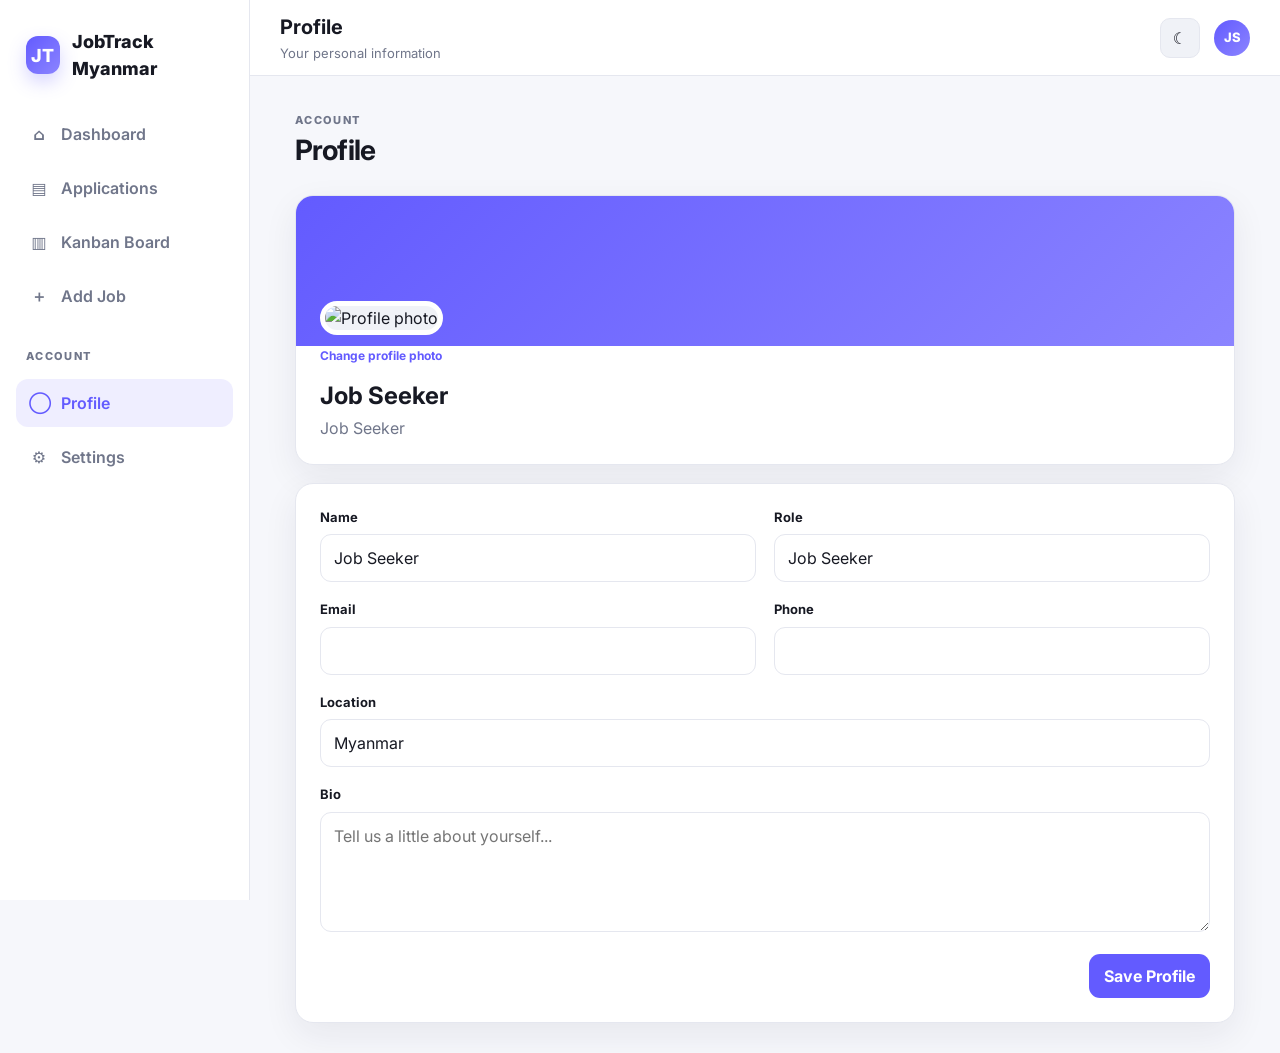
==== profile.html @ 93351856 "Initial release" ====
<!doctype html>
<html lang="en">

<head>
    <meta charset="utf-8">

    <meta
        name="viewport"
        content="width=device-width, initial-scale=1"
    >

    <title>Profile — JobTrack Myanmar</title>

    <!-- Google Fonts -->
    <link
        rel="stylesheet"
        href="https://fonts.googleapis.com/css2?family=Inter:wght@400;500;600;700;800&display=swap"
    >

    <!-- Main CSS -->
    <link rel="stylesheet" href="css/style.css">
</head>

<body>

    <div class="app">

        <!-- ==================== SIDEBAR ==================== -->
        <aside
            class="sidebar"
            id="sidebar"
        >

            <!-- Brand -->
            <div class="brand">

                <span class="brand-logo">
                    JT
                </span>

                <span>
                    JobTrack Myanmar
                </span>

            </div>


            <!-- Navigation -->
            <nav class="nav">

                <a
                    class="nav-item"
                    href="index.html"
                >
                    <span class="nav-icon">
                        ⌂
                    </span>

                    Dashboard
                </a>


                <a
                    class="nav-item"
                    href="applications.html"
                >
                    <span class="nav-icon">
                        ▤
                    </span>

                    Applications
                </a>


                <a
                    class="nav-item"
                    href="kanban.html"
                >
                    <span class="nav-icon">
                        ▥
                    </span>

                    Kanban Board
                </a>


                <a
                    class="nav-item"
                    href="add-job.html"
                >
                    <span class="nav-icon">
                        ＋
                    </span>

                    Add Job
                </a>


                <!-- Account -->
                <div class="nav-label">
                    ACCOUNT
                </div>


                <a
                    class="nav-item"
                    href="profile.html"
                >
                    <span class="nav-icon">
                        ◯
                    </span>

                    Profile
                </a>


                <a
                    class="nav-item"
                    href="settings.html"
                >
                    <span class="nav-icon">
                        ⚙
                    </span>

                    Settings
                </a>

            </nav>

        </aside>


        <!-- Mobile Overlay -->
        <div
            class="mobile-overlay"
            id="mobileOverlay"
        ></div>


        <!-- ==================== MAIN ==================== -->
        <main class="main">

            <!-- ==================== TOPBAR ==================== -->
            <header class="topbar">

                <div class="topbar-left">

                    <!-- Mobile Menu -->
                    <button
                        class="mobile-menu"
                        id="mobileMenu"
                        type="button"
                        aria-label="Open menu"
                    >
                        ☰
                    </button>


                    <div>

                        <h1>
                            Profile
                        </h1>

                        <p>
                            Your personal information
                        </p>

                    </div>

                </div>


                <!-- Topbar Actions -->
                <div class="topbar-actions">

                    <!-- Theme Toggle -->
                    <button
                        class="theme-toggle"
                        id="themeToggle"
                        type="button"
                        aria-label="Toggle theme"
                    >
                        ☾
                    </button>


                    <!-- User Avatar -->
                    <div
                        class="avatar avatar-sm"
                        id="headerAvatar"
                    ></div>

                </div>

            </header>


            <!-- ==================== PAGE ==================== -->
            <section class="page narrow-page">

                <!-- Page Header -->
                <div class="page-header">

                    <div>

                        <p class="eyebrow">
                            ACCOUNT
                        </p>

                        <h2>
                            Profile
                        </h2>

                    </div>

                </div>


                <!-- ==================== PROFILE LAYOUT ==================== -->
                <div class="profile-layout">

                    <!-- ==================== PROFILE CARD ==================== -->
                    <div class="card profile-card">

                        <!-- Cover -->
                        <div class="profile-cover"></div>


                        <!-- Profile Main -->
                        <div class="profile-main">

                            <!-- Profile Photo -->
                            <div class="profile-photo-wrapper">

                                <img
                                    id="profilePreview"
                                    class="profile-photo"
                                    alt="Profile photo"
                                >

                            </div>


                            <!-- Upload Photo -->
                            <label
                                class="photo-upload-btn"
                                for="profilePhoto"
                            >
                                Change profile photo
                            </label>

                            <input
                                id="profilePhoto"
                                type="file"
                                accept="image/*"
                                hidden
                            >


                            <!-- Display Name -->
                            <h2 id="profileDisplayName">
                                Job Seeker
                            </h2>


                            <!-- Display Role -->
                            <p id="profileDisplayRole">
                                Job Seeker
                            </p>

                        </div>

                    </div>


                    <!-- ==================== PROFILE FORM ==================== -->
                    <form
                        id="profileForm"
                        class="card form-card"
                    >

                        <div class="form-grid">

                            <!-- Name -->
                            <div class="form-group">

                                <label for="profileName">
                                    Name
                                </label>

                                <input
                                    id="profileName"
                                    name="name"
                                    type="text"
                                    required
                                >

                            </div>


                            <!-- Role -->
                            <div class="form-group">

                                <label for="profileRole">
                                    Role
                                </label>

                                <input
                                    id="profileRole"
                                    name="role"
                                    type="text"
                                >

                            </div>


                            <!-- Email -->
                            <div class="form-group">

                                <label for="profileEmail">
                                    Email
                                </label>

                                <input
                                    id="profileEmail"
                                    name="email"
                                    type="email"
                                >

                            </div>


                            <!-- Phone -->
                            <div class="form-group">

                                <label for="profilePhone">
                                    Phone
                                </label>

                                <input
                                    id="profilePhone"
                                    name="phone"
                                    type="tel"
                                >

                            </div>


                            <!-- Location -->
                            <div class="form-group full-width">

                                <label for="profileLocation">
                                    Location
                                </label>

                                <input
                                    id="profileLocation"
                                    name="location"
                                    type="text"
                                >

                            </div>


                            <!-- Bio -->
                            <div class="form-group full-width">

                                <label for="profileBio">
                                    Bio
                                </label>

                                <textarea
                                    id="profileBio"
                                    name="bio"
                                    placeholder="Tell us a little about yourself..."
                                ></textarea>

                            </div>

                        </div>


                        <!-- Form Actions -->
                        <div class="form-actions">

                            <button
                                class="btn btn-primary"
                                type="submit"
                            >
                                Save Profile
                            </button>

                        </div>

                    </form>

                </div>

            </section>

        </main>

    </div>


    <!-- ==================== TOAST ==================== -->
    <div
        class="toast"
        id="toast"
        role="status"
        aria-live="polite"
    ></div>


    <!-- Main JavaScript -->
    <script src="js/app.js"></script>

</body>

</html>
---- css/style.css ----
:root {
  --bg: #f6f7fb;
  --surface: #fff;
  --surface-2: #f0f2f7;
  --text: #171923;
  --muted: #70768a;
  --border: #e5e7ef;
  --primary: #635bff;
  --primary-2: #5148e8;
  --danger: #e5484d;
  --success: #1a9b62;
  --shadow: 0 12px 35px rgba(24, 28, 50, 0.07);
  --radius: 18px;
  --sidebar: 250px;
}

/* ================================
   RESET
================================ */

* {
  box-sizing: border-box;
}

html {
  scroll-behavior: smooth;
}

body {
  margin: 0;
  font-family:
    Inter,
    system-ui,
    -apple-system,
    BlinkMacSystemFont,
    "Segoe UI",
    sans-serif;
  background: var(--bg);
  color: var(--text);
  line-height: 1.5;
}

body.dark {
  --bg: #101116;
  --surface: #171920;
  --surface-2: #20232d;
  --text: #f5f6fa;
  --muted: #a1a6b5;
  --border: #2b2f3b;
  --shadow: 0 14px 40px rgba(0, 0, 0, 0.28);
}

a {
  color: inherit;
  text-decoration: none;
}

button,
input,
select,
textarea {
  font: inherit;
}

button {
  cursor: pointer;
}

/* ================================
   APP LAYOUT
================================ */

.app {
  min-height: 100vh;
}

/* ================================
   SIDEBAR
================================ */

.sidebar {
  position: fixed;
  inset: 0 auto 0 0;
  width: var(--sidebar);
  background: var(--surface);
  border-right: 1px solid var(--border);
  padding: 24px 16px;
  display: flex;
  flex-direction: column;
  z-index: 50;
}

.brand {
  display: flex;
  align-items: center;
  gap: 12px;
  padding: 4px 10px 28px;
  font-weight: 800;
  font-size: 18px;
}

.brand-logo,
.brand-icon {
  width: 38px;
  height: 38px;
  border-radius: 12px;
  display: grid;
  place-items: center;
  background: linear-gradient(
    135deg,
    var(--primary),
    #8b84ff
  );
  color: #fff;
  font-weight: 800;
  box-shadow: 0 8px 18px rgba(99, 91, 255, 0.25);
}

.nav {
  display: grid;
  gap: 6px;
}

.nav-item,
.nav-link {
  display: flex;
  align-items: center;
  gap: 12px;
  padding: 12px 13px;
  border-radius: 12px;
  color: var(--muted);
  font-weight: 600;
  transition: 0.2s;
}

.nav-item:hover,
.nav-link:hover,
.nav-item.active,
.nav-link.active {
  background: rgba(99, 91, 255, 0.1);
  color: var(--primary);
}

.nav-icon {
  width: 20px;
  text-align: center;
}

.nav-label {
  margin: 22px 10px 8px;
  font-size: 11px;
  font-weight: 800;
  color: var(--muted);
  letter-spacing: 0.12em;
}

.sidebar-bottom {
  margin-top: auto;
}

.sidebar-tip {
  padding: 16px;
  border: 1px solid var(--border);
  border-radius: 16px;
  background: var(--surface-2);
  font-size: 12px;
  color: var(--muted);
}

/* ================================
   MAIN CONTENT
================================ */

.main {
  margin-left: var(--sidebar);
  min-height: 100vh;
}

/* ================================
   TOPBAR
================================ */

.topbar {
  height: 76px;
  background: var(--surface);
  border-bottom: 1px solid var(--border);
  display: flex;
  align-items: center;
  justify-content: space-between;
  padding: 0 30px;
  position: sticky;
  top: 0;
  z-index: 30;
}

.topbar-left,
.topbar-actions,
.user-mini,
.topbar-profile {
  display: flex;
  align-items: center;
  gap: 14px;
}

.topbar h1 {
  font-size: 20px;
  margin: 0;
}

.topbar p {
  margin: 2px 0 0;
  color: var(--muted);
  font-size: 13px;
}

.topbar-search {
  width: min(360px, 35vw);
  position: relative;
}

.topbar-search input,
.filter-search input {
  width: 100%;
  border: 1px solid var(--border);
  background: var(--surface-2);
  color: var(--text);
  padding: 10px 14px;
  border-radius: 11px;
  outline: 0;
}

/* ================================
   PAGE
================================ */

.page {
  max-width: 1400px;
  margin: auto;
  padding: 30px;
}

.narrow-page {
  max-width: 1000px;
}

.page-header {
  display: flex;
  align-items: flex-end;
  justify-content: space-between;
  gap: 20px;
  margin-bottom: 24px;
}

.eyebrow {
  font-size: 11px;
  font-weight: 800;
  letter-spacing: 0.12em;
  color: var(--primary);
  margin: 0 0 5px;
}

.page-header h2,
.page-heading h2 {
  margin: 0;
  font-size: 28px;
  letter-spacing: -0.03em;
}

.page-header p,
.page-heading p {
  color: var(--muted);
  margin: 6px 0 0;
}

/* ================================
   CARDS
================================ */

.card {
  background: var(--surface);
  border: 1px solid var(--border);
  border-radius: var(--radius);
  box-shadow: var(--shadow);
}

/* ================================
   BUTTONS
================================ */

.btn {
  border: 0;
  border-radius: 11px;
  padding: 10px 15px;
  font-weight: 700;
  display: inline-flex;
  align-items: center;
  justify-content: center;
  gap: 8px;
  transition: 0.2s;
}

.btn-primary {
  background: var(--primary);
  color: #fff;
}

.btn-primary:hover {
  background: var(--primary-2);
  transform: translateY(-1px);
}

.btn-secondary {
  background: var(--surface-2);
  color: var(--text);
  border: 1px solid var(--border);
}

.btn-danger {
  background: rgba(229, 72, 77, 0.1);
  color: var(--danger);
  border: 1px solid rgba(229, 72, 77, 0.2);
}

/* ================================
   MOBILE MENU
================================ */

.mobile-menu,
.mobile-menu-btn {
  display: none;
  border: 0;
  background: transparent;
  color: var(--text);
  font-size: 24px;
}

/* ================================
   AVATAR
================================ */

.avatar {
  width: 42px;
  height: 42px;
  border-radius: 50%;
  display: grid;
  place-items: center;
  overflow: hidden;
  background: linear-gradient(
    135deg,
    var(--primary),
    #8b84ff
  );
  color: #fff;
  font-weight: 800;
}

.avatar img {
  width: 100%;
  height: 100%;
  object-fit: cover;
}

.avatar-sm {
  width: 36px;
  height: 36px;
  font-size: 13px;
}

/* ================================
   DASHBOARD WELCOME
================================ */

.dashboard-welcome {
  padding: 26px;
  margin-bottom: 22px;
  background: linear-gradient(
    135deg,
    #635bff,
    #756df8
  );
  color: #fff;
  border: 0;
}

.dashboard-welcome h2 {
  margin: 0;
  font-size: 25px;
}

.dashboard-welcome p {
  margin: 6px 0 0;
  opacity: 0.82;
}

/* ================================
   STATS
================================ */

.stats-grid {
  display: grid;
  grid-template-columns: repeat(4, 1fr);
  gap: 16px;
  margin-bottom: 22px;
}

.stat-card {
  padding: 20px;
}

.stat-card .label {
  font-size: 13px;
  color: var(--muted);
}

.stat-card .value {
  font-size: 30px;
  font-weight: 800;
  margin-top: 8px;
}

/* ================================
   ANALYTICS
================================ */

.analytics-grid {
  display: grid;
  grid-template-columns: 1.7fr 1fr;
  gap: 18px;
  margin-bottom: 22px;
}

.chart-card {
  padding: 20px;
}

.card-title {
  display: flex;
  justify-content: space-between;
  align-items: center;
  margin-bottom: 18px;
}

.card-title h3 {
  margin: 0;
  font-size: 16px;
}

.chart-wrap {
  height: 280px;
}

.status-summary {
  display: grid;
  gap: 9px;
  margin-top: 14px;
}

.status-summary-item {
  display: flex;
  justify-content: space-between;
  padding: 8px 10px;
  background: var(--surface-2);
  border-radius: 9px;
  font-size: 13px;
}

/* ================================
   PERFORMANCE
================================ */

.performance-grid {
  display: grid;
  grid-template-columns: repeat(3, 1fr);
  gap: 18px;
  margin-bottom: 22px;
}

.performance-card {
  padding: 20px;
}

.performance-top {
  display: flex;
  justify-content: space-between;
}

.performance-value {
  font-weight: 800;
}

.progress {
  height: 8px;
  background: var(--surface-2);
  border-radius: 20px;
  overflow: hidden;
  margin-top: 15px;
}

.progress-bar {
  height: 100%;
  background: var(--primary);
  border-radius: 20px;
  width: 0;
  transition: width 0.4s;
}

/* ================================
   RECENT APPLICATIONS
================================ */

.recent-card {
  padding: 20px;
}

.recent-list {
  display: grid;
}

.recent-row {
  display: grid;
  grid-template-columns: 42px 1fr auto auto;
  align-items: center;
  gap: 12px;
  padding: 13px 0;
  border-bottom: 1px solid var(--border);
}

.recent-row:last-child {
  border-bottom: 0;
}

.company-avatar {
  width: 38px;
  height: 38px;
  border-radius: 11px;
  display: grid;
  place-items: center;
  background: var(--surface-2);
  color: var(--primary);
  font-weight: 800;
}

.company-avatar.small {
  width: 34px;
  height: 34px;
}

.recent-info {
  display: grid;
}

.recent-info strong {
  font-size: 14px;
}

.recent-info span,
.recent-date {
  font-size: 12px;
  color: var(--muted);
}

/* ================================
   STATUS BADGES
================================ */

.status-badge {
  display: inline-flex;
  padding: 5px 9px;
  border-radius: 999px;
  font-size: 11px;
  font-weight: 800;
  background: var(--surface-2);
  color: var(--muted);
  white-space: nowrap;
}

.status-badge.applied {
  color: #5964d8;
  background: #eef0ff;
}

.status-badge.screening {
  color: #a66b00;
  background: #fff4d9;
}

.status-badge.interview {
  color: #137a55;
  background: #e3f7ed;
}

.status-badge.test {
  color: #8a51b8;
  background: #f3e8fb;
}

.status-badge.offer {
  color: #087f91;
  background: #e1f7fa;
}

.status-badge.rejected {
  color: #c4373d;
  background: #fde8e9;
}

body.dark .status-badge.applied {
  background: #282a49;
}

body.dark .status-badge.screening {
  background: #3b321e;
}

body.dark .status-badge.interview {
  background: #17372b;
}

body.dark .status-badge.test {
  background: #352540;
}

body.dark .status-badge.offer {
  background: #17373d;
}

body.dark .status-badge.rejected {
  background: #402326;
}

/* ================================
   QUICK ACTIONS
================================ */

.quick-actions {
  display: flex;
  gap: 10px;
  flex-wrap: wrap;
  margin-bottom: 22px;
}

/* ================================
   FILTER BAR
================================ */

.filter-bar {
  padding: 16px;
  display: flex;
  gap: 10px;
  align-items: center;
  margin-bottom: 18px;
}

.filter-search {
  flex: 1;
}

.filter-bar select {
  border: 1px solid var(--border);
  background: var(--surface);
  color: var(--text);
  padding: 10px 12px;
  border-radius: 11px;
}

/* ================================
   TABLE
================================ */

.table-wrapper {
  overflow: auto;
}

.table-wrapper table {
  width: 100%;
  border-collapse: collapse;
  min-width: 850px;
}

.table-wrapper th,
.table-wrapper td {
  padding: 14px 16px;
  text-align: left;
  border-bottom: 1px solid var(--border);
  font-size: 13px;
}

.table-wrapper th {
  font-size: 11px;
  color: var(--muted);
  text-transform: uppercase;
  letter-spacing: 0.05em;
}

.table-company {
  display: flex;
  align-items: center;
  gap: 10px;
}

.table-company small {
  display: block;
  color: var(--muted);
  margin-top: 2px;
}

.table-actions {
  display: flex;
  gap: 6px;
}

.icon-button {
  width: 34px;
  height: 34px;
  border: 1px solid var(--border);
  border-radius: 9px;
  background: var(--surface);
  color: var(--muted);
  display: grid;
  place-items: center;
}

.icon-button:hover {
  color: var(--primary);
  border-color: var(--primary);
}

.icon-button.danger:hover {
  color: var(--danger);
  border-color: var(--danger);
}

/* ================================
   FORMS
================================ */

.form-card {
  padding: 24px;
}

.form-grid {
  display: grid;
  grid-template-columns: 1fr 1fr;
  gap: 18px;
}

.form-group {
  display: grid;
  gap: 7px;
}

.form-group.full-width {
  grid-column: 1 / -1;
}

.form-group label {
  font-size: 13px;
  font-weight: 700;
}

.form-group input,
.form-group select,
.form-group textarea {
  width: 100%;
  border: 1px solid var(--border);
  background: var(--surface);
  color: var(--text);
  border-radius: 11px;
  padding: 11px 13px;
  outline: 0;
}

.form-group textarea {
  min-height: 120px;
  resize: vertical;
}

.form-group input:focus,
.form-group select:focus,
.form-group textarea:focus {
  border-color: var(--primary);
  box-shadow: 0 0 0 3px rgba(99, 91, 255, 0.1);
}

.form-actions {
  display: flex;
  justify-content: flex-end;
  gap: 10px;
  margin-top: 22px;
}

/* ================================
   PROFILE
================================ */

.profile-layout {
  display: grid;
  gap: 18px;
}

.profile-card {
  overflow: hidden;
}

.profile-cover {
  height: 150px;
  background: linear-gradient(
    135deg,
    #635bff,
    #8b84ff
  );
}

.profile-main {
  padding: 0 24px 24px;
}

.profile-photo-wrapper {
  margin-top: -45px;
}

.profile-photo {
  width: 90px;
  height: 90px;
  border-radius: 24px;
  border: 5px solid var(--surface);
  background: var(--surface-2);
  object-fit: cover;
}

.profile-main h2 {
  margin: 12px 0 2px;
}

.profile-main p {
  margin: 0;
  color: var(--muted);
}

.photo-upload-btn {
  display: inline-flex;
  margin-top: 12px;
  font-size: 12px;
  color: var(--primary);
  font-weight: 700;
  cursor: pointer;
}

/* ================================
   SETTINGS
================================ */

.settings-list {
  display: grid;
  gap: 14px;
}

.setting-item {
  padding: 20px;
  display: flex;
  align-items: center;
  justify-content: space-between;
  gap: 20px;
}

.setting-info {
  display: flex;
  align-items: center;
  gap: 14px;
}

.setting-icon {
  width: 42px;
  height: 42px;
  border-radius: 12px;
  background: var(--surface-2);
  display: grid;
  place-items: center;
}

.setting-info h3 {
  margin: 0;
  font-size: 15px;
}

.setting-info p {
  margin: 3px 0 0;
  color: var(--muted);
  font-size: 12px;
}

.danger-setting {
  border-color: rgba(229, 72, 77, 0.25);
}

/* ================================
   KANBAN
================================ */

.kanban-wrapper {
  display: grid;
  grid-template-columns: repeat(
    6,
    minmax(250px, 1fr)
  );
  gap: 14px;
  overflow-x: auto;
  padding-bottom: 10px;
}

.kanban-column {
  background: var(--surface-2);
  border: 1px solid var(--border);
  border-radius: 16px;
  padding: 12px;
  min-height: 500px;
}

.kanban-column-header {
  display: flex;
  justify-content: space-between;
  align-items: center;
  margin-bottom: 12px;
}

.kanban-column-header h3 {
  font-size: 13px;
  margin: 0;
}

.kanban-count {
  font-size: 11px;
  padding: 3px 7px;
  border-radius: 999px;
  background: var(--surface);
  color: var(--muted);
}

.kanban-list {
  display: grid;
  gap: 10px;
  min-height: 430px;
}

.kanban-list.drag-over {
  background: rgba(99, 91, 255, 0.08);
  border-radius: 12px;
}

.kanban-card {
  background: var(--surface);
  border: 1px solid var(--border);
  border-radius: 14px;
  padding: 13px;
  box-shadow: 0 6px 18px rgba(0, 0, 0, 0.04);
  cursor: grab;
}

.kanban-card.dragging {
  opacity: 0.5;
}

.kanban-card-top {
  display: flex;
  justify-content: space-between;
  align-items: center;
}

.kanban-menu {
  color: var(--muted);
  font-size: 20px;
}

.kanban-card h4 {
  font-size: 14px;
  margin: 12px 0 3px;
}

.kanban-company {
  font-size: 12px;
  color: var(--muted);
  margin: 0;
}

.kanban-meta {
  display: grid;
  gap: 4px;
  margin: 12px 0;
  font-size: 11px;
  color: var(--muted);
}

.kanban-footer {
  display: flex;
  align-items: center;
  gap: 8px;
  font-size: 11px;
  color: var(--muted);
  padding-top: 9px;
  border-top: 1px solid var(--border);
}

.kanban-footer span {
  margin-right: auto;
}

.kanban-link,
.kanban-edit {
  color: var(--primary);
  font-weight: 700;
}

/* ================================
   EMPTY STATES
================================ */

.empty-state {
  text-align: center;
  padding: 40px 20px;
  color: var(--muted);
}

.empty-state h3 {
  color: var(--text);
  margin: 8px 0;
}

.empty-state p {
  margin: 0 0 16px;
}

.empty-icon {
  font-size: 28px;
}

.table-empty {
  padding: 0 !important;
}

/* ================================
   TOAST
================================ */

.toast {
  position: fixed;
  right: 24px;
  bottom: 24px;
  background: #1b1d25;
  color: #fff;
  padding: 12px 16px;
  border-radius: 12px;
  opacity: 0;
  pointer-events: none;
  transform: translateY(10px);
  transition: 0.25s;
  z-index: 100;
  font-size: 13px;
}

.toast.show {
  opacity: 1;
  transform: none;
}

.toast.error {
  background: var(--danger);
}

/* ================================
   MOBILE OVERLAY
================================ */

.mobile-overlay,
.sidebar-overlay {
  display: none;
}

/* ================================
   THEME TOGGLE
================================ */

.theme-toggle {
  border: 1px solid var(--border);
  background: var(--surface-2);
  color: var(--text);
  border-radius: 10px;
  width: 40px;
  height: 40px;
}

/* ================================
   UTILITY
================================ */

.hidden {
  display: none !important;
}

/* ================================
   TABLET
================================ */

@media (max-width: 1100px) {
  .stats-grid {
    grid-template-columns: repeat(2, 1fr);
  }

  .analytics-grid {
    grid-template-columns: 1fr;
  }

  .performance-grid {
    grid-template-columns: 1fr;
  }

  .kanban-wrapper {
    grid-template-columns: repeat(
      6,
      minmax(260px, 1fr)
    );
  }
}

/* ================================
   MOBILE
================================ */

@media (max-width: 800px) {
  :root {
    --sidebar: 270px;
  }

  .sidebar {
    transform: translateX(-100%);
    transition: 0.25s;
    box-shadow: var(--shadow);
  }

  .sidebar.open {
    transform: none;
  }

  .main {
    margin-left: 0;
  }

  .mobile-menu,
  .mobile-menu-btn {
    display: grid;
    place-items: center;
  }

  .mobile-overlay,
  .sidebar-overlay {
    position: fixed;
    inset: 0;
    background: rgba(0, 0, 0, 0.45);
    z-index: 40;
  }

  .mobile-overlay.show,
  .sidebar-overlay.show {
    display: block;
  }

  .topbar {
    padding: 0 16px;
  }

  .topbar-search {
    display: none;
  }

  .topbar h1 {
    font-size: 18px;
  }

  .page {
    padding: 20px 16px;
  }

  .page-header {
    align-items: flex-start;
    flex-direction: column;
  }

  .form-grid {
    grid-template-columns: 1fr;
  }

  .recent-row {
    grid-template-columns: 42px 1fr auto;
  }

  .recent-date {
    display: none;
  }

  .filter-bar {
    flex-wrap: wrap;
  }

  .filter-search {
    min-width: 100%;
  }
}

/* ================================
   SMALL MOBILE
================================ */

@media (max-width: 560px) {
  .stats-grid {
    grid-template-columns: 1fr 1fr;
    gap: 10px;
  }

  .stat-card {
    padding: 15px;
  }

  .stat-card .value {
    font-size: 24px;
  }

  .dashboard-welcome {
    padding: 20px;
  }

  .setting-item {
    align-items: flex-start;
    flex-direction: column;
  }

  .form-actions {
    flex-direction: column;
  }

  .form-actions .btn {
    width: 100%;
  }

  .topbar-actions .btn {
    display: none;
  }

  .toast {
    left: 16px;
    right: 16px;
    bottom: 16px;
  }

  .chart-wrap {
    height: 240px;
  }
}

/* ================================
   REDUCED MOTION
================================ */

@media (prefers-reduced-motion: reduce) {
  * {
    scroll-behavior: auto !important;
    transition: none !important;
  }
}
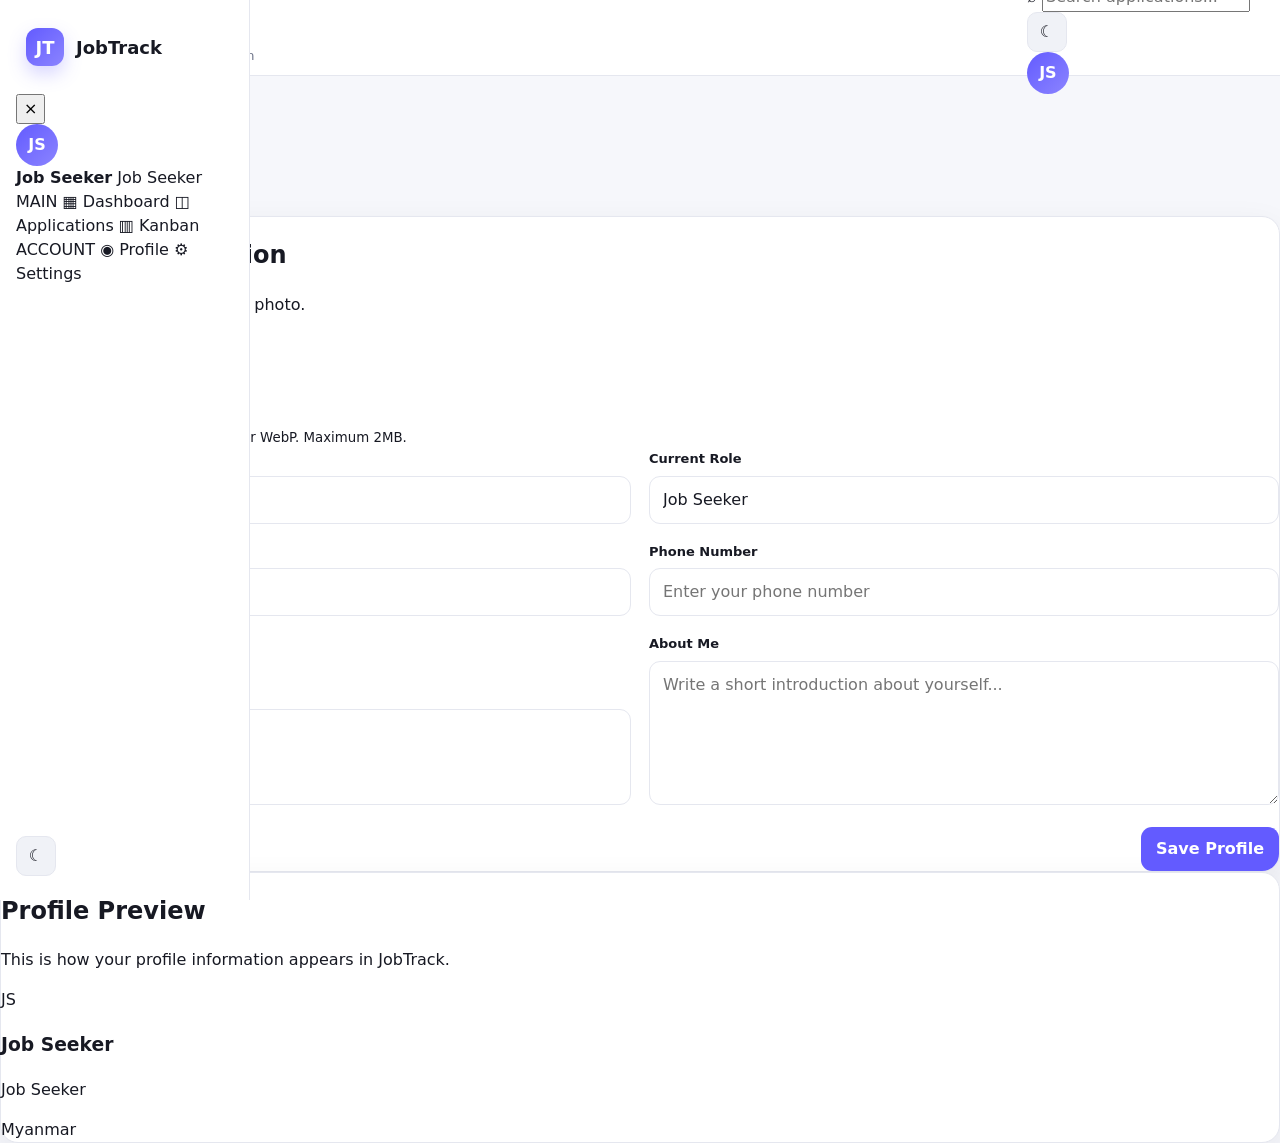
==== commit 32663d50: "Refactor profile.html for SEO and responsiveness Updated HTML structure and improved meta tags for b" ====
--- a/profile.html
+++ b/profile.html
@@ -1,421 +1,646 @@
-<!doctype html>
+<!DOCTYPE html>
 <html lang="en">
-
 <head>
-    <meta charset="utf-8">
-
-    <meta
-        name="viewport"
-        content="width=device-width, initial-scale=1"
-    >
-
-    <title>Profile — JobTrack Myanmar</title>
-
-    <!-- Google Fonts -->
-    <link
-        rel="stylesheet"
-        href="https://fonts.googleapis.com/css2?family=Inter:wght@400;500;600;700;800&display=swap"
-    >
-
-    <!-- Main CSS -->
-    <link rel="stylesheet" href="css/style.css">
+  <meta charset="UTF-8">
+
+  <meta
+    name="viewport"
+    content="width=device-width, initial-scale=1.0"
+  >
+
+  <meta
+    name="description"
+    content="JobTrack Myanmar - Manage your job seeker profile"
+  >
+
+  <title>Profile — JobTrack Myanmar</title>
+
+  <link
+    rel="stylesheet"
+    href="css/style.css"
+  >
 </head>
 
 <body>
 
-    <div class="app">
-
-        <!-- ==================== SIDEBAR ==================== -->
-        <aside
-            class="sidebar"
-            id="sidebar"
-        >
-
-            <!-- Brand -->
-            <div class="brand">
-
-                <span class="brand-logo">
-                    JT
-                </span>
-
-                <span>
-                    JobTrack Myanmar
-                </span>
-
-            </div>
-
-
-            <!-- Navigation -->
-            <nav class="nav">
-
-                <a
-                    class="nav-item"
-                    href="index.html"
-                >
-                    <span class="nav-icon">
-                        ⌂
-                    </span>
-
-                    Dashboard
-                </a>
-
-
-                <a
-                    class="nav-item"
-                    href="applications.html"
-                >
-                    <span class="nav-icon">
-                        ▤
-                    </span>
-
-                    Applications
-                </a>
-
-
-                <a
-                    class="nav-item"
-                    href="kanban.html"
-                >
-                    <span class="nav-icon">
-                        ▥
-                    </span>
-
-                    Kanban Board
-                </a>
-
-
-                <a
-                    class="nav-item"
-                    href="add-job.html"
-                >
-                    <span class="nav-icon">
-                        ＋
-                    </span>
-
-                    Add Job
-                </a>
-
-
-                <!-- Account -->
-                <div class="nav-label">
-                    ACCOUNT
-                </div>
-
-
-                <a
-                    class="nav-item"
-                    href="profile.html"
-                >
-                    <span class="nav-icon">
-                        ◯
-                    </span>
-
-                    Profile
-                </a>
-
-
-                <a
-                    class="nav-item"
-                    href="settings.html"
-                >
-                    <span class="nav-icon">
-                        ⚙
-                    </span>
-
-                    Settings
-                </a>
-
-            </nav>
-
-        </aside>
-
-
-        <!-- Mobile Overlay -->
+  <!-- =========================================
+       MOBILE OVERLAY
+  ========================================== -->
+
+  <div
+    id="mobileOverlay"
+    class="mobile-overlay"
+  ></div>
+
+
+  <!-- =========================================
+       SIDEBAR
+  ========================================== -->
+
+  <aside
+    id="sidebar"
+    class="sidebar"
+  >
+
+    <div class="sidebar-header">
+
+      <a
+        href="index.html"
+        class="brand"
+      >
+
+        <span class="brand-icon">
+          JT
+        </span>
+
+        <span class="brand-text">
+          JobTrack
+        </span>
+
+      </a>
+
+      <button
+        type="button"
+        class="sidebar-close"
+        id="sidebarClose"
+        aria-label="Close navigation"
+      >
+        ×
+      </button>
+
+    </div>
+
+
+    <!-- Profile summary -->
+
+    <div class="sidebar-profile">
+
+      <div
+        id="headerAvatar"
+        class="avatar"
+      >
+        JS
+      </div>
+
+      <div class="sidebar-profile-info">
+
+        <strong id="headerName">
+          Job Seeker
+        </strong>
+
+        <span id="headerRole">
+          Job Seeker
+        </span>
+
+      </div>
+
+    </div>
+
+
+    <!-- Navigation -->
+
+    <nav class="sidebar-nav">
+
+      <div class="nav-section">
+
+        <span class="nav-section-title">
+          MAIN
+        </span>
+
+        <a
+          href="index.html"
+        >
+          <span class="nav-icon">
+            ▦
+          </span>
+
+          <span>
+            Dashboard
+          </span>
+        </a>
+
+        <a
+          href="applications.html"
+        >
+          <span class="nav-icon">
+            ◫
+          </span>
+
+          <span>
+            Applications
+          </span>
+        </a>
+
+        <a
+          href="kanban.html"
+        >
+          <span class="nav-icon">
+            ▥
+          </span>
+
+          <span>
+            Kanban
+          </span>
+        </a>
+
+      </div>
+
+
+      <div class="nav-section">
+
+        <span class="nav-section-title">
+          ACCOUNT
+        </span>
+
+        <a
+          href="profile.html"
+          class="active"
+        >
+          <span class="nav-icon">
+            ◉
+          </span>
+
+          <span>
+            Profile
+          </span>
+        </a>
+
+        <a
+          href="settings.html"
+        >
+          <span class="nav-icon">
+            ⚙
+          </span>
+
+          <span>
+            Settings
+          </span>
+        </a>
+
+      </div>
+
+    </nav>
+
+
+    <!-- Sidebar bottom -->
+
+    <div class="sidebar-bottom">
+
+      <button
+        type="button"
+        class="theme-toggle"
+        aria-label="Switch to dark mode"
+        title="Switch to dark mode"
+      >
+        ☾
+      </button>
+
+    </div>
+
+  </aside>
+
+
+  <!-- =========================================
+       MAIN
+  ========================================== -->
+
+  <main class="main-content">
+
+
+    <!-- =======================================
+         TOPBAR
+    ======================================== -->
+
+    <header class="topbar">
+
+      <div class="topbar-left">
+
+        <button
+          type="button"
+          id="mobileMenu"
+          class="mobile-menu-btn"
+          aria-label="Open navigation"
+        >
+          ☰
+        </button>
+
+        <div class="page-heading">
+
+          <h1>
+            Profile
+          </h1>
+
+          <p>
+            Manage your personal information
+          </p>
+
+        </div>
+
+      </div>
+
+
+      <div class="topbar-right">
+
+        <!-- Global search -->
+
+        <div class="search-box">
+
+          <span class="search-icon">
+            ⌕
+          </span>
+
+          <input
+            id="globalSearch"
+            type="search"
+            placeholder="Search applications..."
+            autocomplete="off"
+            aria-label="Search applications"
+          >
+
+        </div>
+
+
+        <!-- Theme -->
+
+        <button
+          type="button"
+          class="theme-toggle"
+          aria-label="Switch to dark mode"
+          title="Switch to dark mode"
+        >
+          ☾
+        </button>
+
+
+        <!-- Avatar -->
+
         <div
-            class="mobile-overlay"
-            id="mobileOverlay"
-        ></div>
-
-
-        <!-- ==================== MAIN ==================== -->
-        <main class="main">
-
-            <!-- ==================== TOPBAR ==================== -->
-            <header class="topbar">
-
-                <div class="topbar-left">
-
-                    <!-- Mobile Menu -->
-                    <button
-                        class="mobile-menu"
-                        id="mobileMenu"
-                        type="button"
-                        aria-label="Open menu"
-                    >
-                        ☰
-                    </button>
-
-
-                    <div>
-
-                        <h1>
-                            Profile
-                        </h1>
-
-                        <p>
-                            Your personal information
-                        </p>
-
-                    </div>
-
-                </div>
-
-
-                <!-- Topbar Actions -->
-                <div class="topbar-actions">
-
-                    <!-- Theme Toggle -->
-                    <button
-                        class="theme-toggle"
-                        id="themeToggle"
-                        type="button"
-                        aria-label="Toggle theme"
-                    >
-                        ☾
-                    </button>
-
-
-                    <!-- User Avatar -->
-                    <div
-                        class="avatar avatar-sm"
-                        id="headerAvatar"
-                    ></div>
-
-                </div>
-
-            </header>
-
-
-            <!-- ==================== PAGE ==================== -->
-            <section class="page narrow-page">
-
-                <!-- Page Header -->
-                <div class="page-header">
-
-                    <div>
-
-                        <p class="eyebrow">
-                            ACCOUNT
-                        </p>
-
-                        <h2>
-                            Profile
-                        </h2>
-
-                    </div>
-
-                </div>
-
-
-                <!-- ==================== PROFILE LAYOUT ==================== -->
-                <div class="profile-layout">
-
-                    <!-- ==================== PROFILE CARD ==================== -->
-                    <div class="card profile-card">
-
-                        <!-- Cover -->
-                        <div class="profile-cover"></div>
-
-
-                        <!-- Profile Main -->
-                        <div class="profile-main">
-
-                            <!-- Profile Photo -->
-                            <div class="profile-photo-wrapper">
-
-                                <img
-                                    id="profilePreview"
-                                    class="profile-photo"
-                                    alt="Profile photo"
-                                >
-
-                            </div>
-
-
-                            <!-- Upload Photo -->
-                            <label
-                                class="photo-upload-btn"
-                                for="profilePhoto"
-                            >
-                                Change profile photo
-                            </label>
-
-                            <input
-                                id="profilePhoto"
-                                type="file"
-                                accept="image/*"
-                                hidden
-                            >
-
-
-                            <!-- Display Name -->
-                            <h2 id="profileDisplayName">
-                                Job Seeker
-                            </h2>
-
-
-                            <!-- Display Role -->
-                            <p id="profileDisplayRole">
-                                Job Seeker
-                            </p>
-
-                        </div>
-
-                    </div>
-
-
-                    <!-- ==================== PROFILE FORM ==================== -->
-                    <form
-                        id="profileForm"
-                        class="card form-card"
-                    >
-
-                        <div class="form-grid">
-
-                            <!-- Name -->
-                            <div class="form-group">
-
-                                <label for="profileName">
-                                    Name
-                                </label>
-
-                                <input
-                                    id="profileName"
-                                    name="name"
-                                    type="text"
-                                    required
-                                >
-
-                            </div>
-
-
-                            <!-- Role -->
-                            <div class="form-group">
-
-                                <label for="profileRole">
-                                    Role
-                                </label>
-
-                                <input
-                                    id="profileRole"
-                                    name="role"
-                                    type="text"
-                                >
-
-                            </div>
-
-
-                            <!-- Email -->
-                            <div class="form-group">
-
-                                <label for="profileEmail">
-                                    Email
-                                </label>
-
-                                <input
-                                    id="profileEmail"
-                                    name="email"
-                                    type="email"
-                                >
-
-                            </div>
-
-
-                            <!-- Phone -->
-                            <div class="form-group">
-
-                                <label for="profilePhone">
-                                    Phone
-                                </label>
-
-                                <input
-                                    id="profilePhone"
-                                    name="phone"
-                                    type="tel"
-                                >
-
-                            </div>
-
-
-                            <!-- Location -->
-                            <div class="form-group full-width">
-
-                                <label for="profileLocation">
-                                    Location
-                                </label>
-
-                                <input
-                                    id="profileLocation"
-                                    name="location"
-                                    type="text"
-                                >
-
-                            </div>
-
-
-                            <!-- Bio -->
-                            <div class="form-group full-width">
-
-                                <label for="profileBio">
-                                    Bio
-                                </label>
-
-                                <textarea
-                                    id="profileBio"
-                                    name="bio"
-                                    placeholder="Tell us a little about yourself..."
-                                ></textarea>
-
-                            </div>
-
-                        </div>
-
-
-                        <!-- Form Actions -->
-                        <div class="form-actions">
-
-                            <button
-                                class="btn btn-primary"
-                                type="submit"
-                            >
-                                Save Profile
-                            </button>
-
-                        </div>
-
-                    </form>
-
-                </div>
-
-            </section>
-
-        </main>
-
-    </div>
-
-
-    <!-- ==================== TOAST ==================== -->
-    <div
-        class="toast"
-        id="toast"
-        role="status"
-        aria-live="polite"
-    ></div>
-
-
-    <!-- Main JavaScript -->
-    <script src="js/app.js"></script>
+          id="topbarAvatar"
+          class="avatar topbar-avatar"
+        >
+          JS
+        </div>
+
+      </div>
+
+    </header>
+
+
+    <!-- =======================================
+         PAGE CONTENT
+    ======================================== -->
+
+    <section class="page-content profile-page">
+
+
+      <!-- =====================================
+           PROFILE HEADER
+      ====================================== -->
+
+      <div class="profile-header-card">
+
+        <div class="profile-header-content">
+
+          <div
+            id="profileHeaderAvatar"
+            class="profile-large-avatar"
+          >
+            JS
+          </div>
+
+          <div class="profile-header-info">
+
+            <h2 id="profileDisplayName">
+              Job Seeker
+            </h2>
+
+            <p id="profileDisplayRole">
+              Job Seeker
+            </p>
+
+          </div>
+
+        </div>
+
+      </div>
+
+
+      <!-- =====================================
+           PROFILE FORM CARD
+      ====================================== -->
+
+      <div class="card profile-card">
+
+        <div class="card-header">
+
+          <div>
+
+            <h2>
+              Personal Information
+            </h2>
+
+            <p>
+              Update your profile details and photo.
+            </p>
+
+          </div>
+
+        </div>
+
+
+        <!-- Profile form -->
+
+        <form
+          id="profileForm"
+          class="profile-form"
+        >
+
+
+          <!-- =================================
+               PROFILE PHOTO
+          ================================== -->
+
+          <div class="profile-photo-section">
+
+            <div class="profile-photo-wrapper">
+
+              <!-- Initials fallback -->
+
+              <div
+                id="profileFallback"
+                class="profile-photo-fallback"
+                aria-hidden="true"
+              >
+                JS
+              </div>
+
+
+              <!-- Uploaded image -->
+
+              <img
+                id="profilePreview"
+                class="profile-photo"
+                alt="Profile photo"
+              >
+
+            </div>
+
+
+            <div class="profile-photo-info">
+
+              <h3>
+                Profile Photo
+              </h3>
+
+              <p>
+                Upload a clear profile photo.
+              </p>
+
+              <label
+                class="photo-upload-btn"
+                for="profilePhoto"
+              >
+                Change profile photo
+              </label>
+
+              <input
+                id="profilePhoto"
+                name="photo"
+                type="file"
+                accept="image/*"
+                hidden
+              >
+
+              <small>
+                JPG, PNG, GIF or WebP. Maximum 2MB.
+              </small>
+
+            </div>
+
+          </div>
+
+
+          <!-- =================================
+               FORM GRID
+          ================================== -->
+
+          <div class="form-grid">
+
+
+            <!-- Name -->
+
+            <div class="form-group">
+
+              <label for="profileName">
+                Full Name
+              </label>
+
+              <input
+                id="profileName"
+                name="name"
+                type="text"
+                placeholder="Enter your name"
+                autocomplete="name"
+                required
+              >
+
+            </div>
+
+
+            <!-- Role -->
+
+            <div class="form-group">
+
+              <label for="profileRole">
+                Current Role
+              </label>
+
+              <input
+                id="profileRole"
+                name="role"
+                type="text"
+                placeholder="e.g. Program Coordinator"
+                autocomplete="organization-title"
+                required
+              >
+
+            </div>
+
+
+            <!-- Email -->
+
+            <div class="form-group">
+
+              <label for="profileEmail">
+                Email Address
+              </label>
+
+              <input
+                id="profileEmail"
+                name="email"
+                type="email"
+                placeholder="your@email.com"
+                autocomplete="email"
+              >
+
+            </div>
+
+
+            <!-- Phone -->
+
+            <div class="form-group">
+
+              <label for="profilePhone">
+                Phone Number
+              </label>
+
+              <input
+                id="profilePhone"
+                name="phone"
+                type="tel"
+                placeholder="Enter your phone number"
+                autocomplete="tel"
+              >
+
+            </div>
+
+
+            <!-- Location -->
+
+            <div class="form-group">
+
+              <label for="profileLocation">
+                Location
+              </label>
+
+              <input
+                id="profileLocation"
+                name="location"
+                type="text"
+                placeholder="e.g. Yangon, Myanmar"
+                autocomplete="address-level2"
+              >
+
+            </div>
+
+
+            <!-- Bio -->
+
+            <div class="form-group form-group-full">
+
+              <label for="profileBio">
+                About Me
+              </label>
+
+              <textarea
+                id="profileBio"
+                name="bio"
+                rows="5"
+                placeholder="Write a short introduction about yourself..."
+              ></textarea>
+
+            </div>
+
+          </div>
+
+
+          <!-- =================================
+               FORM ACTIONS
+          ================================== -->
+
+          <div class="form-actions">
+
+            <button
+              type="submit"
+              class="btn btn-primary"
+            >
+              Save Profile
+            </button>
+
+          </div>
+
+        </form>
+
+      </div>
+
+
+      <!-- =====================================
+           PROFILE PREVIEW
+      ====================================== -->
+
+      <div class="card profile-preview-card">
+
+        <div class="card-header">
+
+          <div>
+
+            <h2>
+              Profile Preview
+            </h2>
+
+            <p>
+              This is how your profile information appears in JobTrack.
+            </p>
+
+          </div>
+
+        </div>
+
+
+        <div class="profile-preview-content">
+
+          <div
+            id="profilePreviewAvatar"
+            class="profile-preview-avatar"
+          >
+            JS
+          </div>
+
+          <div class="profile-preview-info">
+
+            <h3 id="profilePreviewName">
+              Job Seeker
+            </h3>
+
+            <p id="profilePreviewRole">
+              Job Seeker
+            </p>
+
+            <div
+              id="profilePreviewLocation"
+              class="profile-preview-location"
+            >
+              Myanmar
+            </div>
+
+          </div>
+
+        </div>
+
+      </div>
+
+    </section>
+
+  </main>
+
+
+  <!-- =========================================
+       TOAST
+  ========================================== -->
+
+  <div
+    id="toast"
+    class="toast"
+    role="status"
+    aria-live="polite"
+  ></div>
+
+
+  <!-- =========================================
+       JAVASCRIPT
+  ========================================== -->
+
+  <script src="js/app.js"></script>
 
 </body>
-
-</html>+</html>
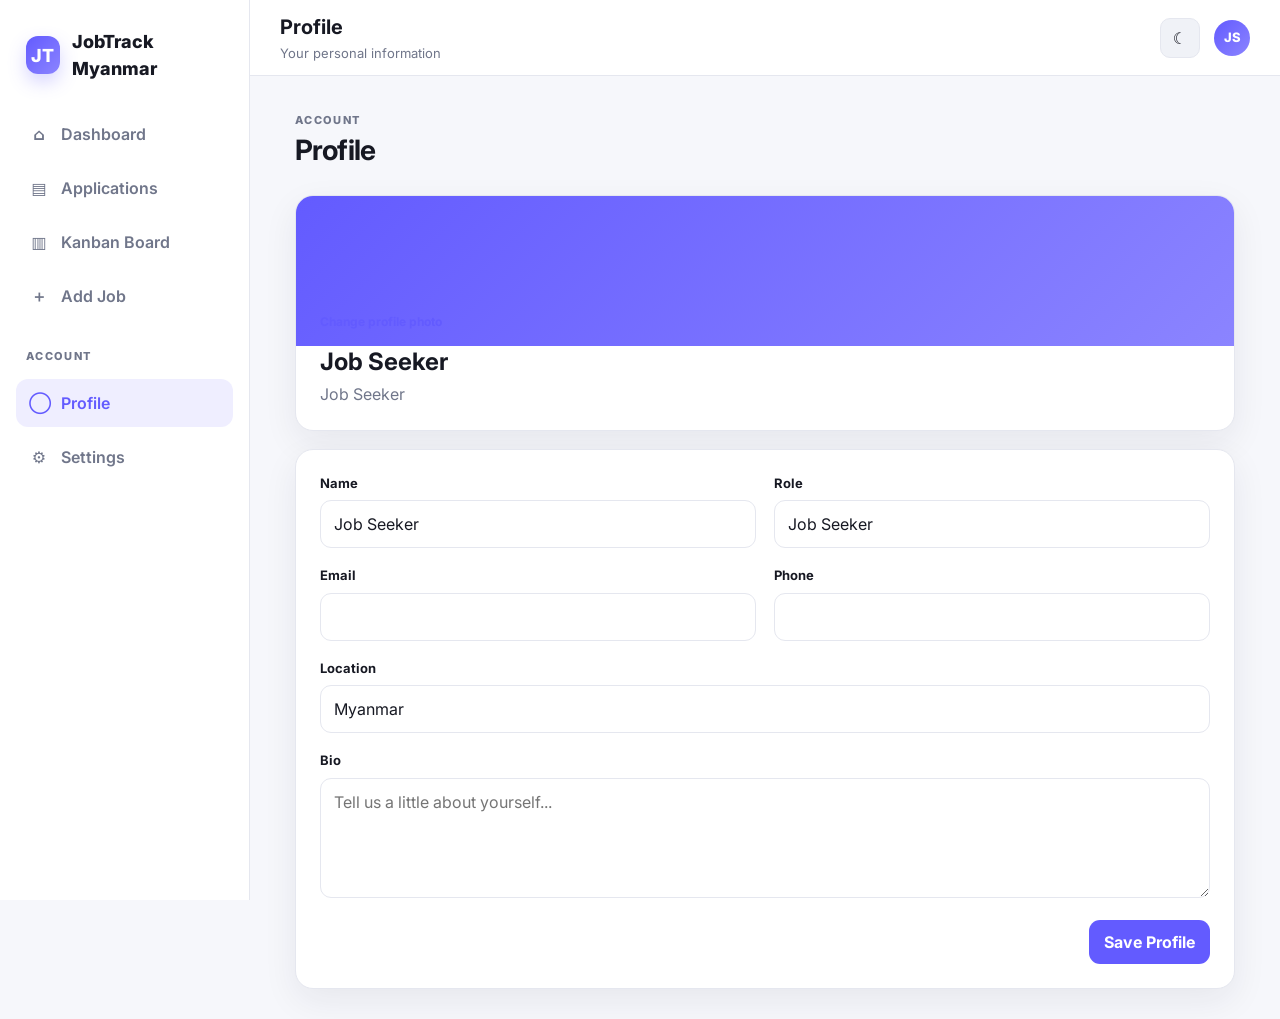
==== commit 31fa3a2e: "Update profile.html" ====
--- a/profile.html
+++ b/profile.html
@@ -1,646 +1,421 @@
-<!DOCTYPE html>
+<!doctype html>
 <html lang="en">
+
 <head>
-  <meta charset="UTF-8">
-
-  <meta
-    name="viewport"
-    content="width=device-width, initial-scale=1.0"
-  >
-
-  <meta
-    name="description"
-    content="JobTrack Myanmar - Manage your job seeker profile"
-  >
-
-  <title>Profile — JobTrack Myanmar</title>
-
-  <link
-    rel="stylesheet"
-    href="css/style.css"
-  >
+    <meta charset="utf-8">
+
+    <meta
+        name="viewport"
+        content="width=device-width, initial-scale=1"
+    >
+
+    <title>Profile — JobTrack Myanmar</title>
+
+    <!-- Google Fonts -->
+    <link
+        rel="stylesheet"
+        href="https://fonts.googleapis.com/css2?family=Inter:wght@400;500;600;700;800&display=swap"
+    >
+
+    <!-- Main CSS -->
+    <link rel="stylesheet" href="css/style.css">
 </head>
 
 <body>
 
-  <!-- =========================================
-       MOBILE OVERLAY
-  ========================================== -->
-
-  <div
-    id="mobileOverlay"
-    class="mobile-overlay"
-  ></div>
-
-
-  <!-- =========================================
-       SIDEBAR
-  ========================================== -->
-
-  <aside
-    id="sidebar"
-    class="sidebar"
-  >
-
-    <div class="sidebar-header">
-
-      <a
-        href="index.html"
-        class="brand"
-      >
-
-        <span class="brand-icon">
-          JT
-        </span>
-
-        <span class="brand-text">
-          JobTrack
-        </span>
-
-      </a>
-
-      <button
-        type="button"
-        class="sidebar-close"
-        id="sidebarClose"
-        aria-label="Close navigation"
-      >
-        ×
-      </button>
+    <div class="app">
+
+        <!-- ==================== SIDEBAR ==================== -->
+        <aside
+            class="sidebar"
+            id="sidebar"
+        >
+
+            <!-- Brand -->
+            <div class="brand">
+
+                <span class="brand-logo">
+                    JT
+                </span>
+
+                <span>
+                    JobTrack Myanmar
+                </span>
+
+            </div>
+
+
+            <!-- Navigation -->
+            <nav class="nav">
+
+                <a
+                    class="nav-item"
+                    href="index.html"
+                >
+                    <span class="nav-icon">
+                        ⌂
+                    </span>
+
+                    Dashboard
+                </a>
+
+
+                <a
+                    class="nav-item"
+                    href="applications.html"
+                >
+                    <span class="nav-icon">
+                        ▤
+                    </span>
+
+                    Applications
+                </a>
+
+
+                <a
+                    class="nav-item"
+                    href="kanban.html"
+                >
+                    <span class="nav-icon">
+                        ▥
+                    </span>
+
+                    Kanban Board
+                </a>
+
+
+                <a
+                    class="nav-item"
+                    href="add-job.html"
+                >
+                    <span class="nav-icon">
+                        ＋
+                    </span>
+
+                    Add Job
+                </a>
+
+
+                <!-- Account -->
+                <div class="nav-label">
+                    ACCOUNT
+                </div>
+
+
+                <a
+                    class="nav-item"
+                    href="profile.html"
+                >
+                    <span class="nav-icon">
+                        ◯
+                    </span>
+
+                    Profile
+                </a>
+
+
+                <a
+                    class="nav-item"
+                    href="settings.html"
+                >
+                    <span class="nav-icon">
+                        ⚙
+                    </span>
+
+                    Settings
+                </a>
+
+            </nav>
+
+        </aside>
+
+
+        <!-- Mobile Overlay -->
+        <div
+            class="mobile-overlay"
+            id="mobileOverlay"
+        ></div>
+
+
+        <!-- ==================== MAIN ==================== -->
+        <main class="main">
+
+            <!-- ==================== TOPBAR ==================== -->
+            <header class="topbar">
+
+                <div class="topbar-left">
+
+                    <!-- Mobile Menu -->
+                    <button
+                        class="mobile-menu"
+                        id="mobileMenu"
+                        type="button"
+                        aria-label="Open menu"
+                    >
+                        ☰
+                    </button>
+
+
+                    <div>
+
+                        <h1>
+                            Profile
+                        </h1>
+
+                        <p>
+                            Your personal information
+                        </p>
+
+                    </div>
+
+                </div>
+
+
+                <!-- Topbar Actions -->
+                <div class="topbar-actions">
+
+                    <!-- Theme Toggle -->
+                    <button
+                        class="theme-toggle"
+                        id="themeToggle"
+                        type="button"
+                        aria-label="Toggle theme"
+                    >
+                        ☾
+                    </button>
+
+
+                    <!-- User Avatar -->
+                    <div
+                        class="avatar avatar-sm"
+                        id="headerAvatar"
+                    ></div>
+
+                </div>
+
+            </header>
+
+
+            <!-- ==================== PAGE ==================== -->
+            <section class="page narrow-page">
+
+                <!-- Page Header -->
+                <div class="page-header">
+
+                    <div>
+
+                        <p class="eyebrow">
+                            ACCOUNT
+                        </p>
+
+                        <h2>
+                            Profile
+                        </h2>
+
+                    </div>
+
+                </div>
+
+
+                <!-- ==================== PROFILE LAYOUT ==================== -->
+                <div class="profile-layout">
+
+                    <!-- ==================== PROFILE CARD ==================== -->
+                    <div class="card profile-card">
+
+                        <!-- Cover -->
+                        <div class="profile-cover"></div>
+
+
+                        <!-- Profile Main -->
+                        <div class="profile-main">
+
+                            <!-- Profile Photo -->
+                            <div class="profile-photo-wrapper">
+
+                                <img
+                                    id="profilePreview"
+                                    class="profile-photo"
+                                    alt="Profile photo"
+                                >
+
+                            </div>
+
+
+                            <!-- Upload Photo -->
+                            <label
+                                class="photo-upload-btn"
+                                for="profilePhoto"
+                            >
+                                Change profile photo
+                            </label>
+
+                            <input
+                                id="profilePhoto"
+                                type="file"
+                                accept="image/*"
+                                hidden
+                            >
+
+
+                            <!-- Display Name -->
+                            <h2 id="profileDisplayName">
+                                Job Seeker
+                            </h2>
+
+
+                            <!-- Display Role -->
+                            <p id="profileDisplayRole">
+                                Job Seeker
+                            </p>
+
+                        </div>
+
+                    </div>
+
+
+                    <!-- ==================== PROFILE FORM ==================== -->
+                    <form
+                        id="profileForm"
+                        class="card form-card"
+                    >
+
+                        <div class="form-grid">
+
+                            <!-- Name -->
+                            <div class="form-group">
+
+                                <label for="profileName">
+                                    Name
+                                </label>
+
+                                <input
+                                    id="profileName"
+                                    name="name"
+                                    type="text"
+                                    required
+                                >
+
+                            </div>
+
+
+                            <!-- Role -->
+                            <div class="form-group">
+
+                                <label for="profileRole">
+                                    Role
+                                </label>
+
+                                <input
+                                    id="profileRole"
+                                    name="role"
+                                    type="text"
+                                >
+
+                            </div>
+
+
+                            <!-- Email -->
+                            <div class="form-group">
+
+                                <label for="profileEmail">
+                                    Email
+                                </label>
+
+                                <input
+                                    id="profileEmail"
+                                    name="email"
+                                    type="email"
+                                >
+
+                            </div>
+
+
+                            <!-- Phone -->
+                            <div class="form-group">
+
+                                <label for="profilePhone">
+                                    Phone
+                                </label>
+
+                                <input
+                                    id="profilePhone"
+                                    name="phone"
+                                    type="tel"
+                                >
+
+                            </div>
+
+
+                            <!-- Location -->
+                            <div class="form-group full-width">
+
+                                <label for="profileLocation">
+                                    Location
+                                </label>
+
+                                <input
+                                    id="profileLocation"
+                                    name="location"
+                                    type="text"
+                                >
+
+                            </div>
+
+
+                            <!-- Bio -->
+                            <div class="form-group full-width">
+
+                                <label for="profileBio">
+                                    Bio
+                                </label>
+
+                                <textarea
+                                    id="profileBio"
+                                    name="bio"
+                                    placeholder="Tell us a little about yourself..."
+                                ></textarea>
+
+                            </div>
+
+                        </div>
+
+
+                        <!-- Form Actions -->
+                        <div class="form-actions">
+
+                            <button
+                                class="btn btn-primary"
+                                type="submit"
+                            >
+                                Save Profile
+                            </button>
+
+                        </div>
+
+                    </form>
+
+                </div>
+
+            </section>
+
+        </main>
 
     </div>
 
 
-    <!-- Profile summary -->
-
-    <div class="sidebar-profile">
-
-      <div
-        id="headerAvatar"
-        class="avatar"
-      >
-        JS
-      </div>
-
-      <div class="sidebar-profile-info">
-
-        <strong id="headerName">
-          Job Seeker
-        </strong>
-
-        <span id="headerRole">
-          Job Seeker
-        </span>
-
-      </div>
-
-    </div>
-
-
-    <!-- Navigation -->
-
-    <nav class="sidebar-nav">
-
-      <div class="nav-section">
-
-        <span class="nav-section-title">
-          MAIN
-        </span>
-
-        <a
-          href="index.html"
-        >
-          <span class="nav-icon">
-            ▦
-          </span>
-
-          <span>
-            Dashboard
-          </span>
-        </a>
-
-        <a
-          href="applications.html"
-        >
-          <span class="nav-icon">
-            ◫
-          </span>
-
-          <span>
-            Applications
-          </span>
-        </a>
-
-        <a
-          href="kanban.html"
-        >
-          <span class="nav-icon">
-            ▥
-          </span>
-
-          <span>
-            Kanban
-          </span>
-        </a>
-
-      </div>
-
-
-      <div class="nav-section">
-
-        <span class="nav-section-title">
-          ACCOUNT
-        </span>
-
-        <a
-          href="profile.html"
-          class="active"
-        >
-          <span class="nav-icon">
-            ◉
-          </span>
-
-          <span>
-            Profile
-          </span>
-        </a>
-
-        <a
-          href="settings.html"
-        >
-          <span class="nav-icon">
-            ⚙
-          </span>
-
-          <span>
-            Settings
-          </span>
-        </a>
-
-      </div>
-
-    </nav>
-
-
-    <!-- Sidebar bottom -->
-
-    <div class="sidebar-bottom">
-
-      <button
-        type="button"
-        class="theme-toggle"
-        aria-label="Switch to dark mode"
-        title="Switch to dark mode"
-      >
-        ☾
-      </button>
-
-    </div>
-
-  </aside>
-
-
-  <!-- =========================================
-       MAIN
-  ========================================== -->
-
-  <main class="main-content">
-
-
-    <!-- =======================================
-         TOPBAR
-    ======================================== -->
-
-    <header class="topbar">
-
-      <div class="topbar-left">
-
-        <button
-          type="button"
-          id="mobileMenu"
-          class="mobile-menu-btn"
-          aria-label="Open navigation"
-        >
-          ☰
-        </button>
-
-        <div class="page-heading">
-
-          <h1>
-            Profile
-          </h1>
-
-          <p>
-            Manage your personal information
-          </p>
-
-        </div>
-
-      </div>
-
-
-      <div class="topbar-right">
-
-        <!-- Global search -->
-
-        <div class="search-box">
-
-          <span class="search-icon">
-            ⌕
-          </span>
-
-          <input
-            id="globalSearch"
-            type="search"
-            placeholder="Search applications..."
-            autocomplete="off"
-            aria-label="Search applications"
-          >
-
-        </div>
-
-
-        <!-- Theme -->
-
-        <button
-          type="button"
-          class="theme-toggle"
-          aria-label="Switch to dark mode"
-          title="Switch to dark mode"
-        >
-          ☾
-        </button>
-
-
-        <!-- Avatar -->
-
-        <div
-          id="topbarAvatar"
-          class="avatar topbar-avatar"
-        >
-          JS
-        </div>
-
-      </div>
-
-    </header>
-
-
-    <!-- =======================================
-         PAGE CONTENT
-    ======================================== -->
-
-    <section class="page-content profile-page">
-
-
-      <!-- =====================================
-           PROFILE HEADER
-      ====================================== -->
-
-      <div class="profile-header-card">
-
-        <div class="profile-header-content">
-
-          <div
-            id="profileHeaderAvatar"
-            class="profile-large-avatar"
-          >
-            JS
-          </div>
-
-          <div class="profile-header-info">
-
-            <h2 id="profileDisplayName">
-              Job Seeker
-            </h2>
-
-            <p id="profileDisplayRole">
-              Job Seeker
-            </p>
-
-          </div>
-
-        </div>
-
-      </div>
-
-
-      <!-- =====================================
-           PROFILE FORM CARD
-      ====================================== -->
-
-      <div class="card profile-card">
-
-        <div class="card-header">
-
-          <div>
-
-            <h2>
-              Personal Information
-            </h2>
-
-            <p>
-              Update your profile details and photo.
-            </p>
-
-          </div>
-
-        </div>
-
-
-        <!-- Profile form -->
-
-        <form
-          id="profileForm"
-          class="profile-form"
-        >
-
-
-          <!-- =================================
-               PROFILE PHOTO
-          ================================== -->
-
-          <div class="profile-photo-section">
-
-            <div class="profile-photo-wrapper">
-
-              <!-- Initials fallback -->
-
-              <div
-                id="profileFallback"
-                class="profile-photo-fallback"
-                aria-hidden="true"
-              >
-                JS
-              </div>
-
-
-              <!-- Uploaded image -->
-
-              <img
-                id="profilePreview"
-                class="profile-photo"
-                alt="Profile photo"
-              >
-
-            </div>
-
-
-            <div class="profile-photo-info">
-
-              <h3>
-                Profile Photo
-              </h3>
-
-              <p>
-                Upload a clear profile photo.
-              </p>
-
-              <label
-                class="photo-upload-btn"
-                for="profilePhoto"
-              >
-                Change profile photo
-              </label>
-
-              <input
-                id="profilePhoto"
-                name="photo"
-                type="file"
-                accept="image/*"
-                hidden
-              >
-
-              <small>
-                JPG, PNG, GIF or WebP. Maximum 2MB.
-              </small>
-
-            </div>
-
-          </div>
-
-
-          <!-- =================================
-               FORM GRID
-          ================================== -->
-
-          <div class="form-grid">
-
-
-            <!-- Name -->
-
-            <div class="form-group">
-
-              <label for="profileName">
-                Full Name
-              </label>
-
-              <input
-                id="profileName"
-                name="name"
-                type="text"
-                placeholder="Enter your name"
-                autocomplete="name"
-                required
-              >
-
-            </div>
-
-
-            <!-- Role -->
-
-            <div class="form-group">
-
-              <label for="profileRole">
-                Current Role
-              </label>
-
-              <input
-                id="profileRole"
-                name="role"
-                type="text"
-                placeholder="e.g. Program Coordinator"
-                autocomplete="organization-title"
-                required
-              >
-
-            </div>
-
-
-            <!-- Email -->
-
-            <div class="form-group">
-
-              <label for="profileEmail">
-                Email Address
-              </label>
-
-              <input
-                id="profileEmail"
-                name="email"
-                type="email"
-                placeholder="your@email.com"
-                autocomplete="email"
-              >
-
-            </div>
-
-
-            <!-- Phone -->
-
-            <div class="form-group">
-
-              <label for="profilePhone">
-                Phone Number
-              </label>
-
-              <input
-                id="profilePhone"
-                name="phone"
-                type="tel"
-                placeholder="Enter your phone number"
-                autocomplete="tel"
-              >
-
-            </div>
-
-
-            <!-- Location -->
-
-            <div class="form-group">
-
-              <label for="profileLocation">
-                Location
-              </label>
-
-              <input
-                id="profileLocation"
-                name="location"
-                type="text"
-                placeholder="e.g. Yangon, Myanmar"
-                autocomplete="address-level2"
-              >
-
-            </div>
-
-
-            <!-- Bio -->
-
-            <div class="form-group form-group-full">
-
-              <label for="profileBio">
-                About Me
-              </label>
-
-              <textarea
-                id="profileBio"
-                name="bio"
-                rows="5"
-                placeholder="Write a short introduction about yourself..."
-              ></textarea>
-
-            </div>
-
-          </div>
-
-
-          <!-- =================================
-               FORM ACTIONS
-          ================================== -->
-
-          <div class="form-actions">
-
-            <button
-              type="submit"
-              class="btn btn-primary"
-            >
-              Save Profile
-            </button>
-
-          </div>
-
-        </form>
-
-      </div>
-
-
-      <!-- =====================================
-           PROFILE PREVIEW
-      ====================================== -->
-
-      <div class="card profile-preview-card">
-
-        <div class="card-header">
-
-          <div>
-
-            <h2>
-              Profile Preview
-            </h2>
-
-            <p>
-              This is how your profile information appears in JobTrack.
-            </p>
-
-          </div>
-
-        </div>
-
-
-        <div class="profile-preview-content">
-
-          <div
-            id="profilePreviewAvatar"
-            class="profile-preview-avatar"
-          >
-            JS
-          </div>
-
-          <div class="profile-preview-info">
-
-            <h3 id="profilePreviewName">
-              Job Seeker
-            </h3>
-
-            <p id="profilePreviewRole">
-              Job Seeker
-            </p>
-
-            <div
-              id="profilePreviewLocation"
-              class="profile-preview-location"
-            >
-              Myanmar
-            </div>
-
-          </div>
-
-        </div>
-
-      </div>
-
-    </section>
-
-  </main>
-
-
-  <!-- =========================================
-       TOAST
-  ========================================== -->
-
-  <div
-    id="toast"
-    class="toast"
-    role="status"
-    aria-live="polite"
-  ></div>
-
-
-  <!-- =========================================
-       JAVASCRIPT
-  ========================================== -->
-
-  <script src="js/app.js"></script>
+    <!-- ==================== TOAST ==================== -->
+    <div
+        class="toast"
+        id="toast"
+        role="status"
+        aria-live="polite"
+    ></div>
+
+
+    <!-- Main JavaScript -->
+    <script src="js/app.js"></script>
 
 </body>
+
 </html>
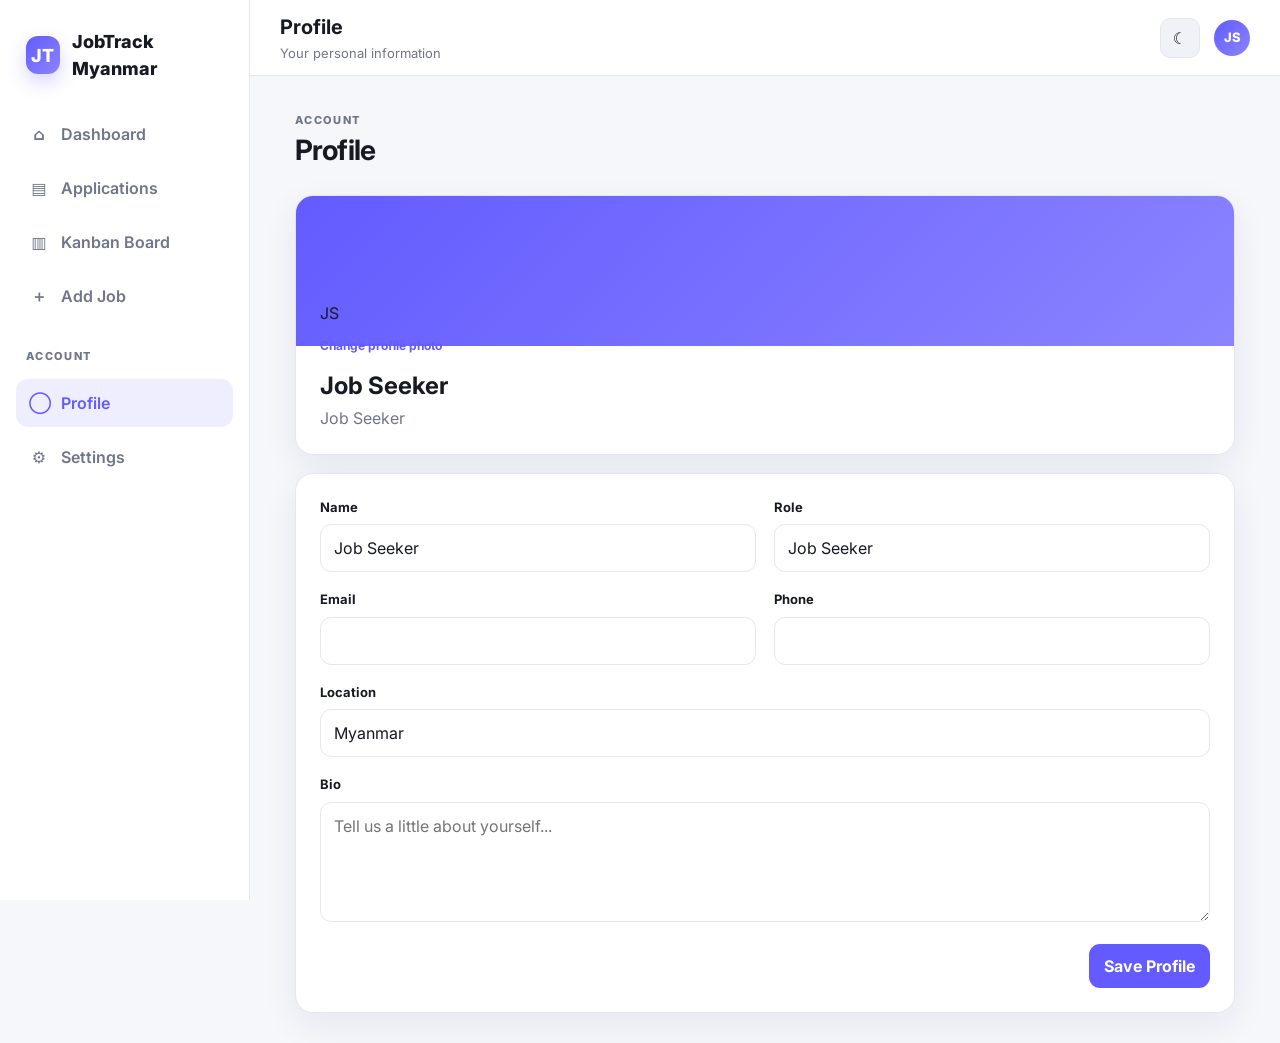
==== commit c30877f6: "Update profile.html" ====
--- a/profile.html
+++ b/profile.html
@@ -231,14 +231,22 @@
                         <div class="profile-main">
 
                             <!-- Profile Photo -->
-                            <div class="profile-photo-wrapper">
-
+                           <div class="profile-photo-wrapper">
+
+                                <div
+                                    id="profileFallback"
+                                    class="profile-photo-fallback"
+                                    aria-hidden="true"
+                                >
+                                    JS
+                                </div>
+                            
                                 <img
                                     id="profilePreview"
                                     class="profile-photo"
                                     alt="Profile photo"
                                 >
-
+                            
                             </div>
 
 
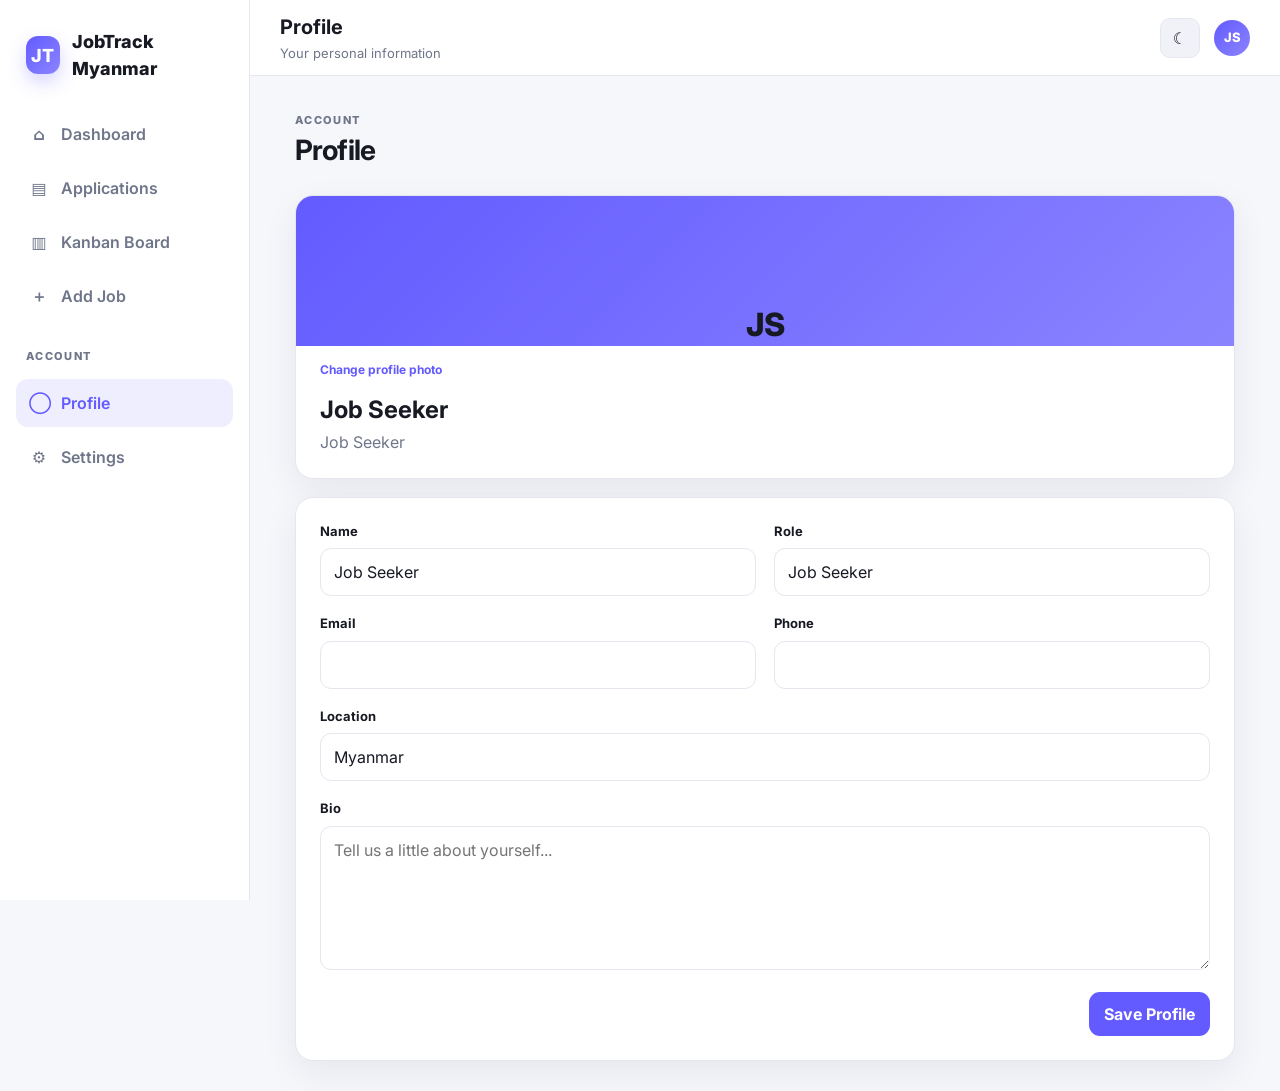
==== commit 663152af: "Update profile.html with meta tags and comments" ====
--- a/profile.html
+++ b/profile.html
@@ -2,11 +2,16 @@
 <html lang="en">
 
 <head>
-    <meta charset="utf-8">
+    <meta charset="UTF-8">
 
     <meta
         name="viewport"
         content="width=device-width, initial-scale=1"
+    >
+
+    <meta
+        name="description"
+        content="JobTrack Myanmar - User Profile"
     >
 
     <title>Profile — JobTrack Myanmar</title>
@@ -18,7 +23,10 @@
     >
 
     <!-- Main CSS -->
-    <link rel="stylesheet" href="css/style.css">
+    <link
+        rel="stylesheet"
+        href="css/style.css"
+    >
 </head>
 
 <body>
@@ -31,7 +39,6 @@
             id="sidebar"
         >
 
-            <!-- Brand -->
             <div class="brand">
 
                 <span class="brand-logo">
@@ -45,17 +52,13 @@
             </div>
 
 
-            <!-- Navigation -->
             <nav class="nav">
 
                 <a
                     class="nav-item"
                     href="index.html"
                 >
-                    <span class="nav-icon">
-                        ⌂
-                    </span>
-
+                    <span class="nav-icon">⌂</span>
                     Dashboard
                 </a>
 
@@ -64,10 +67,7 @@
                     class="nav-item"
                     href="applications.html"
                 >
-                    <span class="nav-icon">
-                        ▤
-                    </span>
-
+                    <span class="nav-icon">▤</span>
                     Applications
                 </a>
 
@@ -76,10 +76,7 @@
                     class="nav-item"
                     href="kanban.html"
                 >
-                    <span class="nav-icon">
-                        ▥
-                    </span>
-
+                    <span class="nav-icon">▥</span>
                     Kanban Board
                 </a>
 
@@ -88,15 +85,11 @@
                     class="nav-item"
                     href="add-job.html"
                 >
-                    <span class="nav-icon">
-                        ＋
-                    </span>
-
+                    <span class="nav-icon">＋</span>
                     Add Job
                 </a>
 
 
-                <!-- Account -->
                 <div class="nav-label">
                     ACCOUNT
                 </div>
@@ -106,10 +99,7 @@
                     class="nav-item"
                     href="profile.html"
                 >
-                    <span class="nav-icon">
-                        ◯
-                    </span>
-
+                    <span class="nav-icon">◯</span>
                     Profile
                 </a>
 
@@ -118,10 +108,7 @@
                     class="nav-item"
                     href="settings.html"
                 >
-                    <span class="nav-icon">
-                        ⚙
-                    </span>
-
+                    <span class="nav-icon">⚙</span>
                     Settings
                 </a>
 
@@ -130,7 +117,7 @@
         </aside>
 
 
-        <!-- Mobile Overlay -->
+        <!-- ==================== MOBILE OVERLAY ==================== -->
         <div
             class="mobile-overlay"
             id="mobileOverlay"
@@ -145,7 +132,6 @@
 
                 <div class="topbar-left">
 
-                    <!-- Mobile Menu -->
                     <button
                         class="mobile-menu"
                         id="mobileMenu"
@@ -171,10 +157,8 @@
                 </div>
 
 
-                <!-- Topbar Actions -->
                 <div class="topbar-actions">
 
-                    <!-- Theme Toggle -->
                     <button
                         class="theme-toggle"
                         id="themeToggle"
@@ -185,7 +169,6 @@
                     </button>
 
 
-                    <!-- User Avatar -->
                     <div
                         class="avatar avatar-sm"
                         id="headerAvatar"
@@ -199,7 +182,6 @@
             <!-- ==================== PAGE ==================== -->
             <section class="page narrow-page">
 
-                <!-- Page Header -->
                 <div class="page-header">
 
                     <div>
@@ -220,19 +202,19 @@
                 <!-- ==================== PROFILE LAYOUT ==================== -->
                 <div class="profile-layout">
 
+
                     <!-- ==================== PROFILE CARD ==================== -->
                     <div class="card profile-card">
 
-                        <!-- Cover -->
                         <div class="profile-cover"></div>
 
 
-                        <!-- Profile Main -->
                         <div class="profile-main">
 
-                            <!-- Profile Photo -->
-                           <div class="profile-photo-wrapper">
-
+                            <!-- PROFILE PHOTO -->
+                            <div class="profile-photo-wrapper">
+
+                                <!-- Initials fallback -->
                                 <div
                                     id="profileFallback"
                                     class="profile-photo-fallback"
@@ -240,17 +222,21 @@
                                 >
                                     JS
                                 </div>
-                            
+
+
+                                <!-- Actual profile image -->
                                 <img
                                     id="profilePreview"
                                     class="profile-photo"
+                                    src=""
                                     alt="Profile photo"
-                                >
-                            
-                            </div>
-
-
-                            <!-- Upload Photo -->
+                                    style="display: none;"
+                                >
+
+                            </div>
+
+
+                            <!-- CHANGE PHOTO -->
                             <label
                                 class="photo-upload-btn"
                                 for="profilePhoto"
@@ -258,21 +244,23 @@
                                 Change profile photo
                             </label>
 
+
                             <input
                                 id="profilePhoto"
+                                name="profilePhoto"
                                 type="file"
-                                accept="image/*"
+                                accept="image/jpeg,image/png,image/webp,image/gif"
                                 hidden
                             >
 
 
-                            <!-- Display Name -->
+                            <!-- NAME -->
                             <h2 id="profileDisplayName">
                                 Job Seeker
                             </h2>
 
 
-                            <!-- Display Role -->
+                            <!-- ROLE -->
                             <p id="profileDisplayRole">
                                 Job Seeker
                             </p>
@@ -290,7 +278,8 @@
 
                         <div class="form-grid">
 
-                            <!-- Name -->
+
+                            <!-- NAME -->
                             <div class="form-group">
 
                                 <label for="profileName">
@@ -301,13 +290,14 @@
                                     id="profileName"
                                     name="name"
                                     type="text"
+                                    autocomplete="name"
                                     required
                                 >
 
                             </div>
 
 
-                            <!-- Role -->
+                            <!-- ROLE -->
                             <div class="form-group">
 
                                 <label for="profileRole">
@@ -318,12 +308,13 @@
                                     id="profileRole"
                                     name="role"
                                     type="text"
-                                >
-
-                            </div>
-
-
-                            <!-- Email -->
+                                    autocomplete="organization-title"
+                                >
+
+                            </div>
+
+
+                            <!-- EMAIL -->
                             <div class="form-group">
 
                                 <label for="profileEmail">
@@ -334,12 +325,13 @@
                                     id="profileEmail"
                                     name="email"
                                     type="email"
-                                >
-
-                            </div>
-
-
-                            <!-- Phone -->
+                                    autocomplete="email"
+                                >
+
+                            </div>
+
+
+                            <!-- PHONE -->
                             <div class="form-group">
 
                                 <label for="profilePhone">
@@ -350,12 +342,13 @@
                                     id="profilePhone"
                                     name="phone"
                                     type="tel"
-                                >
-
-                            </div>
-
-
-                            <!-- Location -->
+                                    autocomplete="tel"
+                                >
+
+                            </div>
+
+
+                            <!-- LOCATION -->
                             <div class="form-group full-width">
 
                                 <label for="profileLocation">
@@ -366,12 +359,13 @@
                                     id="profileLocation"
                                     name="location"
                                     type="text"
-                                >
-
-                            </div>
-
-
-                            <!-- Bio -->
+                                    autocomplete="address-level2"
+                                >
+
+                            </div>
+
+
+                            <!-- BIO -->
                             <div class="form-group full-width">
 
                                 <label for="profileBio">
@@ -381,6 +375,7 @@
                                 <textarea
                                     id="profileBio"
                                     name="bio"
+                                    rows="5"
                                     placeholder="Tell us a little about yourself..."
                                 ></textarea>
 
@@ -389,7 +384,7 @@
                         </div>
 
 
-                        <!-- Form Actions -->
+                        <!-- FORM ACTION -->
                         <div class="form-actions">
 
                             <button
@@ -421,7 +416,7 @@
     ></div>
 
 
-    <!-- Main JavaScript -->
+    <!-- ==================== JAVASCRIPT ==================== -->
     <script src="js/app.js"></script>
 
 </body>
--- a/css/style.css
+++ b/css/style.css
@@ -818,6 +818,16 @@
 .profile-photo-wrapper {
   margin-top: -45px;
 }
+.profile-photo-fallback {
+    width: 100%;
+    height: 100%;
+    display: flex;
+    align-items: center;
+    justify-content: center;
+    border-radius: 50%;
+    font-size: 32px;
+    font-weight: 800;
+}
 
 .profile-photo {
   width: 90px;
@@ -1264,4 +1274,4 @@
     scroll-behavior: auto !important;
     transition: none !important;
   }
-}+}
